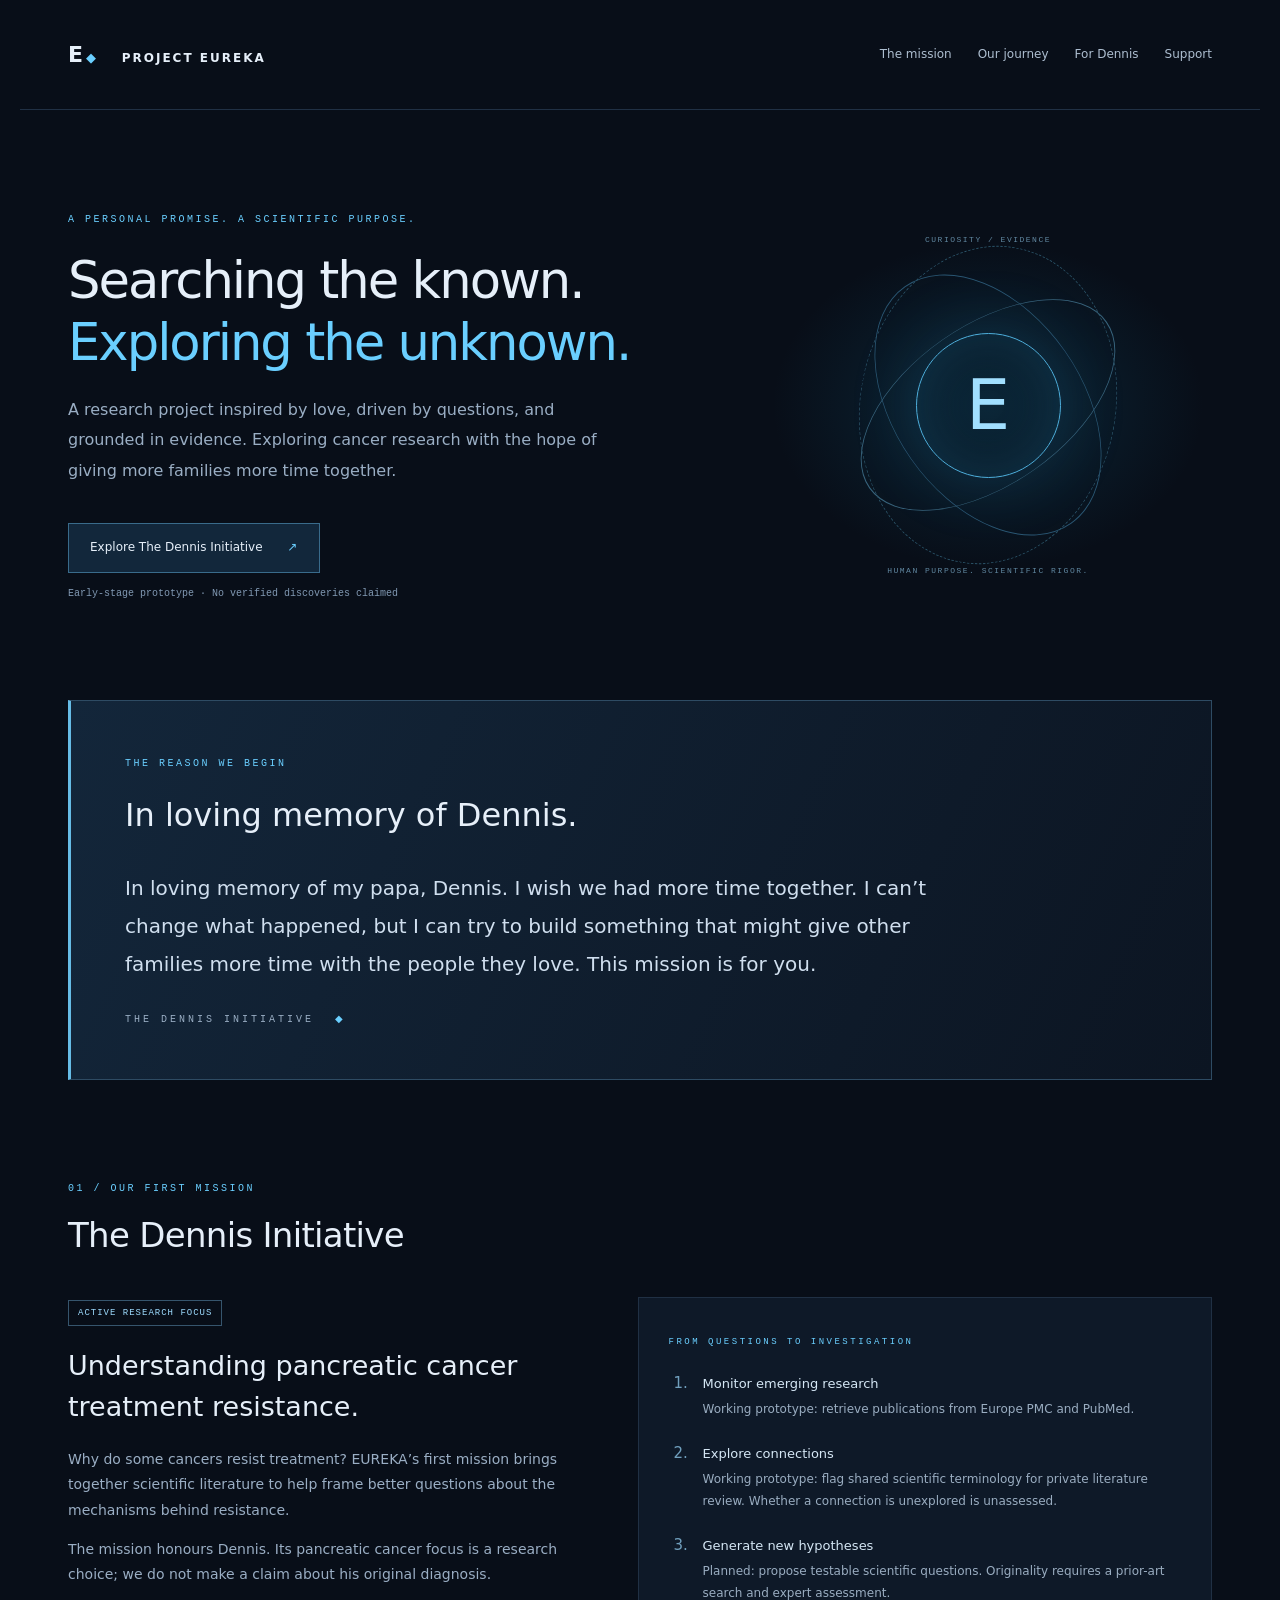
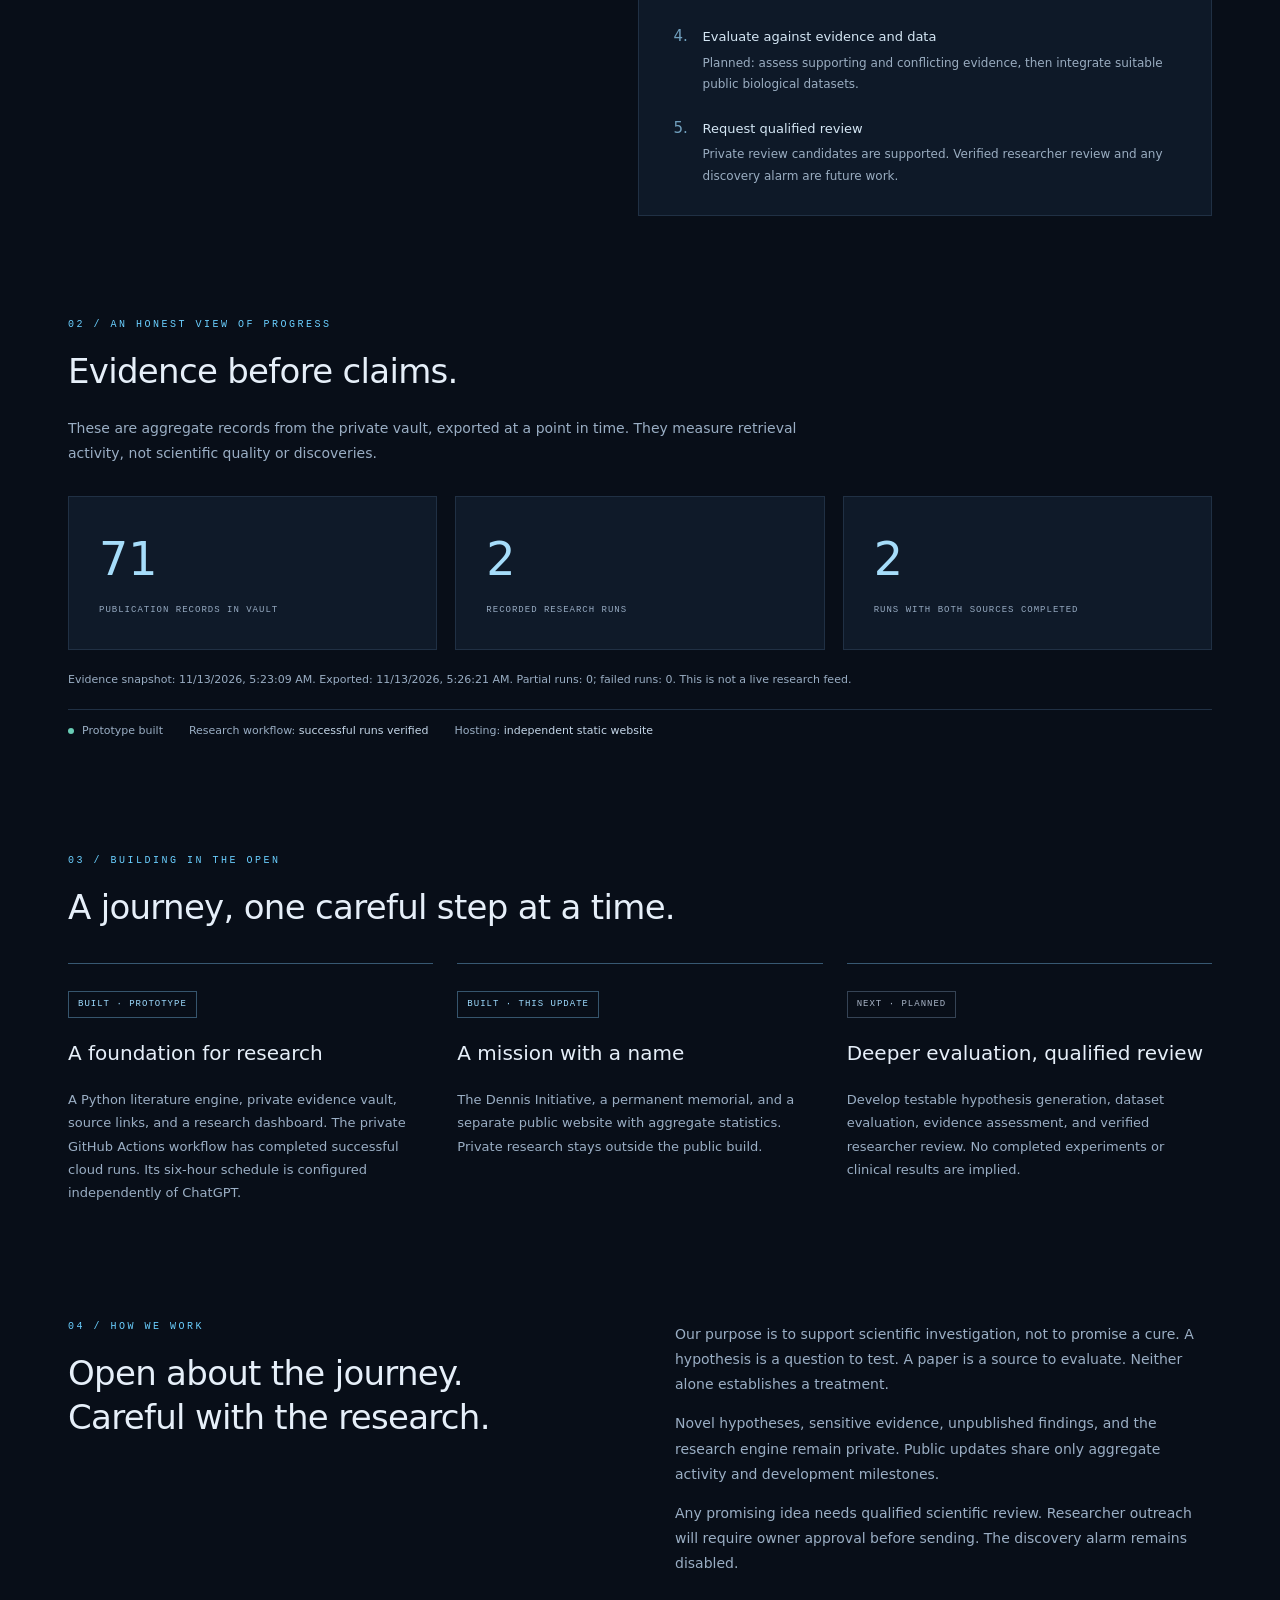
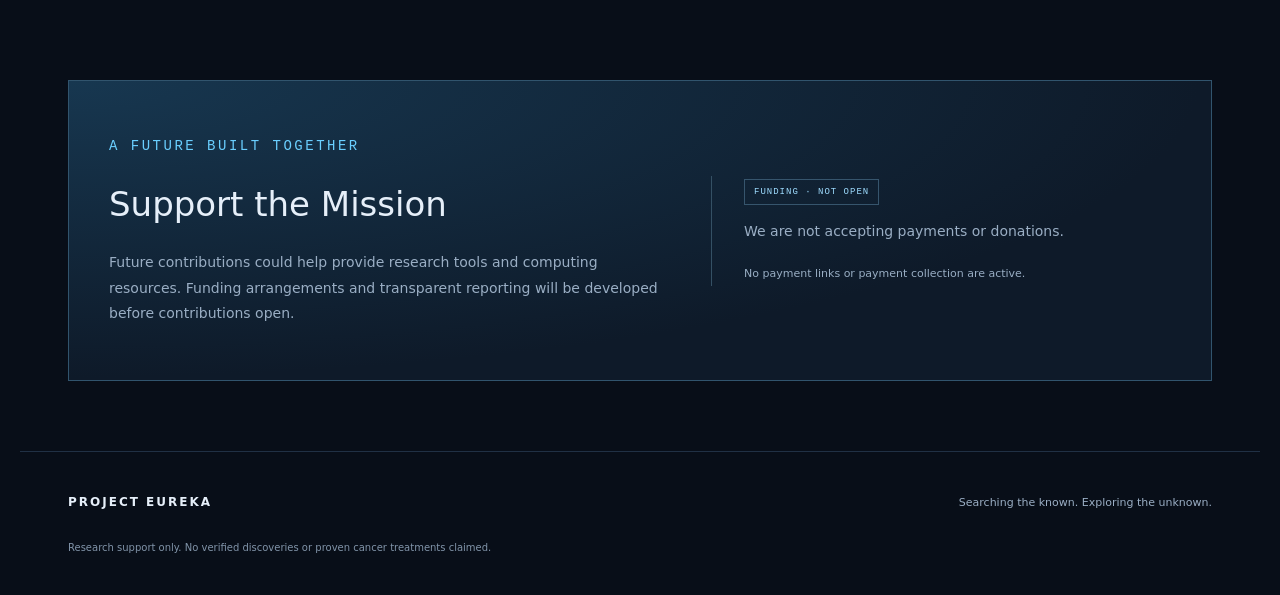
==== index.html @ 7fb39488 "Publish Dennis Initiative website with verified aggregate statistics" ====
<!doctype html>
<html lang="en"><head><meta charset="utf-8"><meta name="viewport" content="width=device-width,initial-scale=1"><meta name="description" content="PROJECT EUREKA — Searching the known. Exploring the unknown. Follow The Dennis Initiative, a private evidence-led cancer research project."><title>PROJECT EUREKA · The Dennis Initiative</title><link rel="stylesheet" href="style.css"></head>
<body><a class="skip" href="#main">Skip to content</a><header><a class="brand" href="#">E<span>◆</span> <b>PROJECT EUREKA</b></a><nav aria-label="Main navigation"><a href="#mission">The mission</a><a href="#journey">Our journey</a><a href="#dennis">For Dennis</a><a href="#support">Support</a></nav></header>
<main id="main"><section class="hero"><div class="hero-copy"><p class="eyebrow">A PERSONAL PROMISE. A SCIENTIFIC PURPOSE.</p><h1>Searching the known.<br><em>Exploring the unknown.</em></h1><p class="intro">A research project inspired by love, driven by questions, and grounded in evidence. Exploring cancer research with the hope of giving more families more time together.</p><a class="button" href="#mission">Explore The Dennis Initiative <span>↗</span></a><p class="small">Early-stage prototype · No verified discoveries claimed</p></div><div class="visual" aria-hidden="true"><div class="ring r1"></div><div class="ring r2"></div><div class="ring r3"></div><div class="nucleus">E</div><span class="coordinate top">CURIOSITY / EVIDENCE</span><span class="coordinate bottom">HUMAN PURPOSE. SCIENTIFIC RIGOR.</span></div></section>
<section class="dedication" id="dennis"><p class="eyebrow">THE REASON WE BEGIN</p><h2>In loving memory of Dennis.</h2><blockquote>In loving memory of my papa, Dennis. I wish we had more time together. I can’t change what happened, but I can try to build something that might give other families more time with the people they love. This mission is for you.</blockquote><p class="signature">THE DENNIS INITIATIVE <span>◆</span></p></section>
<section id="mission" class="section"><div class="section-title"><p class="eyebrow">01 / OUR FIRST MISSION</p><h2>The Dennis Initiative</h2></div><div class="mission-grid"><div><span class="badge">ACTIVE RESEARCH FOCUS</span><h3>Understanding pancreatic cancer treatment resistance.</h3><p>Why do some cancers resist treatment? EUREKA’s first mission brings together scientific literature to help frame better questions about the mechanisms behind resistance.</p><p>The mission honours Dennis. Its pancreatic cancer focus is a research choice; we do not make a claim about his original diagnosis.</p></div><div class="mission-detail"><p class="eyebrow">FROM QUESTIONS TO INVESTIGATION</p><ol><li><b>Monitor emerging research</b><span>Working prototype: retrieve publications from Europe PMC and PubMed.</span></li><li><b>Explore connections</b><span>Working prototype: flag shared scientific terminology for private literature review. Whether a connection is unexplored is unassessed.</span></li><li><b>Generate new hypotheses</b><span>Planned: propose testable scientific questions. Originality requires a prior-art search and expert assessment.</span></li><li><b>Evaluate against evidence and data</b><span>Planned: assess supporting and conflicting evidence, then integrate suitable public biological datasets.</span></li><li><b>Request qualified review</b><span>Private review candidates are supported. Verified researcher review and any discovery alarm are future work.</span></li></ol></div></div></section>
<section class="section" id="progress"><div class="section-title"><p class="eyebrow">02 / AN HONEST VIEW OF PROGRESS</p><h2>Evidence before claims.</h2><p>These are aggregate records from the private vault, exported at a point in time. They measure retrieval activity, not scientific quality or discoveries.</p></div><div class="stats"><article><strong id="papers">—</strong><span>PUBLICATION RECORDS IN VAULT</span></article><article><strong id="runs">—</strong><span>RECORDED RESEARCH RUNS</span></article><article><strong id="complete">—</strong><span>RUNS WITH BOTH SOURCES COMPLETED</span></article></div><p class="data-note" id="data-status" aria-live="polite">Loading the dated progress snapshot…</p><noscript><p>Enable JavaScript to display the dated aggregate statistics in progress.json.</p></noscript><div class="status-line"><p><span class="status-dot"></span>Prototype built</p><p>Research workflow: <b id="automation-status">checking snapshot</b></p><p>Hosting: <b>independent static website</b></p></div></section>
<section class="section" id="journey"><div class="section-title"><p class="eyebrow">03 / BUILDING IN THE OPEN</p><h2>A journey, one careful step at a time.</h2></div><div class="timeline"><article><span class="badge">BUILT · PROTOTYPE</span><h3>A foundation for research</h3><p>A Python literature engine, private evidence vault, source links, and a research dashboard. The private GitHub Actions workflow has completed successful cloud runs. Its six-hour schedule is configured independently of ChatGPT.</p></article><article><span class="badge">BUILT · THIS UPDATE</span><h3>A mission with a name</h3><p>The Dennis Initiative, a permanent memorial, and a separate public website with aggregate statistics. Private research stays outside the public build.</p></article><article><span class="badge planned">NEXT · PLANNED</span><h3>Deeper evaluation, qualified review</h3><p>Develop testable hypothesis generation, dataset evaluation, evidence assessment, and verified researcher review. No completed experiments or clinical results are implied.</p></article></div></section>
<section class="principles section"><div><p class="eyebrow">04 / HOW WE WORK</p><h2>Open about the journey.<br>Careful with the research.</h2></div><div><p>Our purpose is to support scientific investigation, not to promise a cure. A hypothesis is a question to test. A paper is a source to evaluate. Neither alone establishes a treatment.</p><p>Novel hypotheses, sensitive evidence, unpublished findings, and the research engine remain private. Public updates share only aggregate activity and development milestones.</p><p>Any promising idea needs qualified scientific review. Researcher outreach will require owner approval before sending. The discovery alarm remains disabled.</p></div></section>
<section class="support" id="support"><div><p class="eyebrow">A FUTURE BUILT TOGETHER</p><h2>Support the Mission</h2><p>Future contributions could help provide research tools and computing resources. Funding arrangements and transparent reporting will be developed before contributions open.</p></div><div class="funding-state"><span class="badge">FUNDING · NOT OPEN</span><p>We are not accepting payments or donations.</p><span>No payment links or payment collection are active.</span></div></section></main><footer><a class="brand" href="#">PROJECT EUREKA</a><p>Searching the known. Exploring the unknown.</p><small>Research support only. No verified discoveries or proven cancer treatments claimed.</small></footer><script src="app.js"></script></body></html>
---- style.css ----
:root{color-scheme:dark;--bg:#080e18;--line:#203044;--muted:#9aaec4;--blue:#6acfff}*{box-sizing:border-box}html{scroll-behavior:smooth;scroll-padding-top:24px}body{margin:0;background:var(--bg);color:#e6eff9;font:15px/1.8 system-ui,-apple-system,sans-serif}a{color:inherit;text-decoration:none}header,main,footer{max-width:1240px;margin:auto;padding-left:48px;padding-right:48px}header{height:110px;display:flex;justify-content:space-between;align-items:center;border-bottom:1px solid var(--line)}.brand{font-size:22px;letter-spacing:3px;font-weight:700}.brand span{font-size:13px;color:var(--blue)}.brand b{font-size:12px;margin-left:12px;letter-spacing:2px}nav{display:flex;gap:26px;font-size:12px;color:#adbed0}nav a:hover{color:var(--blue)}.hero{display:grid;grid-template-columns:1.5fr 1fr;align-items:center;min-height:590px;gap:24px}.eyebrow{font:10px/1.7 monospace;letter-spacing:2.5px;color:var(--blue)}h1{font-size:clamp(38px,4vw,55px);line-height:1.2;letter-spacing:-2px;font-weight:450;margin:22px 0}h1 em{color:var(--blue);font-style:normal}p{color:var(--muted)}.intro{max-width:555px;font-size:16px;line-height:1.9}.button{display:inline-flex;align-items:center;gap:25px;border:1px solid #396b8b;background:#12273b;padding:13px 21px;margin:21px 0 5px;font-size:12px}.button:hover{background:#1b3850}.button span{color:var(--blue)}.small{font:10px monospace;color:#8199b3}.visual{height:340px;position:relative;display:grid;place-items:center;background:radial-gradient(ellipse,#1260834d,transparent 68%)}.nucleus{width:145px;height:145px;border-radius:50%;display:grid;place-items:center;border:1px solid #4eb0de;color:#a1dfff;font-size:70px;font-weight:200;box-shadow:0 0 70px #288ebd33,inset 0 0 50px #2588b538}.ring{position:absolute;border:1px solid #38647d;width:290px;height:290px;border-radius:50%;transform:rotate(-35deg) scaleY(.55)}.r2{transform:rotate(55deg) scaleY(.65);border-color:#2a5774}.r3{width:320px;height:320px;border-style:dashed;border-color:#2a5368;transform:rotate(100deg) scaleY(.8)}.coordinate{position:absolute;color:#6188a1;font:8px monospace;letter-spacing:1.5px}.top{top:0}.bottom{bottom:0}.dedication{border:1px solid #2e4b63;border-left:3px solid #66bce6;background:linear-gradient(115deg,#13263a,#0c1522);padding:44px 54px;margin-bottom:100px;position:relative}.dedication h2{font-size:32px;font-weight:400;margin:15px 0}.dedication blockquote{font-size:20px;line-height:1.9;font-weight:350;color:#d0dfef;max-width:860px;margin:24px 0}.signature{font:10px monospace;letter-spacing:3px;margin-top:30px}.signature span{color:var(--blue);margin-left:12px}.section{padding:0 0 90px}.section-title h2,.principles h2{font-size:34px;line-height:1.3;font-weight:450;margin:16px 0 22px;letter-spacing:-.7px}.section-title>p:last-child{max-width:740px;font-size:14px}.mission-grid{display:grid;grid-template-columns:1fr 1.15fr;gap:70px;margin-top:40px}.badge{display:inline-block;border:1px solid #36556d;color:#9edcff;padding:5px 9px;font:9px/1.6 monospace;letter-spacing:1px}.mission-grid h3{font-size:27px;line-height:1.5;font-weight:450;margin:20px 0}.mission-grid p{font-size:14px}.mission-detail{background:#0e1928;border:1px solid var(--line);padding:28px 30px}.mission-detail>.eyebrow{font-size:9px}ol{padding-left:24px;color:#709fbd;margin:20px 0 0}li{padding-left:10px;margin-bottom:19px}li:last-child{margin:0}li b{display:block;font-size:13px;font-weight:500;color:#d5e7f5}li span{display:block;color:#9aadc1;font-size:12px;margin-top:4px}.stats{display:grid;grid-template-columns:repeat(3,1fr);gap:18px;margin-top:30px}.stats article{border:1px solid var(--line);background:#0f1a29;padding:30px}.stats strong{font-size:46px;font-weight:350;display:block;color:#a6ddfa;line-height:1.4}.stats span{font:9px/1.7 monospace;letter-spacing:1px;display:block;margin-top:12px;color:#96aac1}.data-note{font-size:11px;line-height:1.8;margin:20px 0}.status-line{display:flex;gap:26px;flex-wrap:wrap;border-top:1px solid var(--line);font-size:11px}.status-line b{font-weight:400;color:#c4d6e8}.status-dot{display:inline-block;width:6px;height:6px;background:#69ccb5;border-radius:50%;margin-right:8px}.timeline{display:grid;grid-template-columns:repeat(3,1fr);gap:24px;margin-top:34px}.timeline article{border-top:1px solid #375872;padding-top:24px}.timeline h3{font-size:20px;font-weight:450;line-height:1.5}.timeline p{font-size:13px}.planned{color:#a9b5c7;border-color:#354355}.principles{display:grid;grid-template-columns:1fr 1fr;gap:70px}.principles p{font-size:14px}.principles .eyebrow{font-size:10px}.support{border:1px solid #31546d;background:radial-gradient(ellipse at top left,#173750,#0e1a29 70%);padding:40px;display:grid;grid-template-columns:1.2fr 1fr;gap:50px;margin-bottom:70px}.support h2{font-size:34px;font-weight:450;margin:15px 0}.support p{font-size:14px}.funding-state{align-self:center;border-left:1px solid #345064;padding-left:32px}.funding-state>span:last-child{font-size:11px;color:#98adc3}footer{border-top:1px solid var(--line);padding-top:30px;padding-bottom:40px;display:flex;align-items:center;flex-wrap:wrap;gap:15px 30px}footer .brand{font-size:12px;letter-spacing:2px}footer p{font-size:11px;margin-left:auto}footer small{width:100%;font-size:10px;color:#8194a9}.skip{position:absolute;top:-100px;left:10px;background:#173850;padding:10px;z-index:2}.skip:focus{top:10px}a:focus-visible{outline:2px solid var(--blue);outline-offset:5px}@media(max-width:900px){header,main,footer{padding-left:28px;padding-right:28px}.brand b{margin-left:3px}nav{gap:14px;font-size:11px}.hero{grid-template-columns:1fr;min-height:auto;padding:60px 0}.hero-copy{max-width:690px}.visual{display:none}.mission-grid{gap:30px}.dedication{margin-bottom:65px;padding:30px}.stats article{padding:22px}.principles{gap:30px}.support{gap:30px;padding:30px}}@media(max-width:600px){header,main,footer{padding-left:22px;padding-right:22px}header{height:auto;min-height:108px;flex-direction:column;justify-content:center;gap:15px}.brand{font-size:20px}.brand b{font-size:11px;margin-left:6px}nav{font-size:11px;gap:20px}.hero{padding:50px 0}.eyebrow{font-size:8px;letter-spacing:1.4px}h1{font-size:36px;letter-spacing:-1.6px}.intro{font-size:14px}.button{font-size:11px;padding:12px 16px;gap:12px}.small{font-size:9px;line-height:1.7}.dedication{padding:25px 22px;margin-bottom:60px}.dedication h2{font-size:26px}.dedication blockquote{font-size:17px;line-height:1.85}.signature{font-size:8px;letter-spacing:2px}.section{padding-bottom:60px}.section-title h2,.principles h2{font-size:28px}.mission-grid,.principles,.support{grid-template-columns:1fr;gap:24px}.mission-grid{margin-top:25px}.mission-grid h3{font-size:25px}.mission-detail{padding:22px 19px}.stats{gap:10px;grid-template-columns:1fr}.stats article{display:flex;align-items:center;gap:25px;padding:18px 22px}.stats strong{font-size:37px;min-width:65px}.stats span{margin:0;max-width:160px;font-size:9px}.status-line{gap:0 20px}.timeline{grid-template-columns:1fr;gap:22px}.timeline h3{margin:14px 0 8px}.timeline p{margin:0}.support{padding:25px 22px;margin-bottom:45px}.support h2{font-size:28px}.funding-state{border-left:0;border-top:1px solid #345064;padding:22px 0 0}footer p{margin:0;font-size:10px}footer{gap:12px}.data-note{overflow-wrap:anywhere}}@media(prefers-reduced-motion:reduce){html{scroll-behavior:auto}}
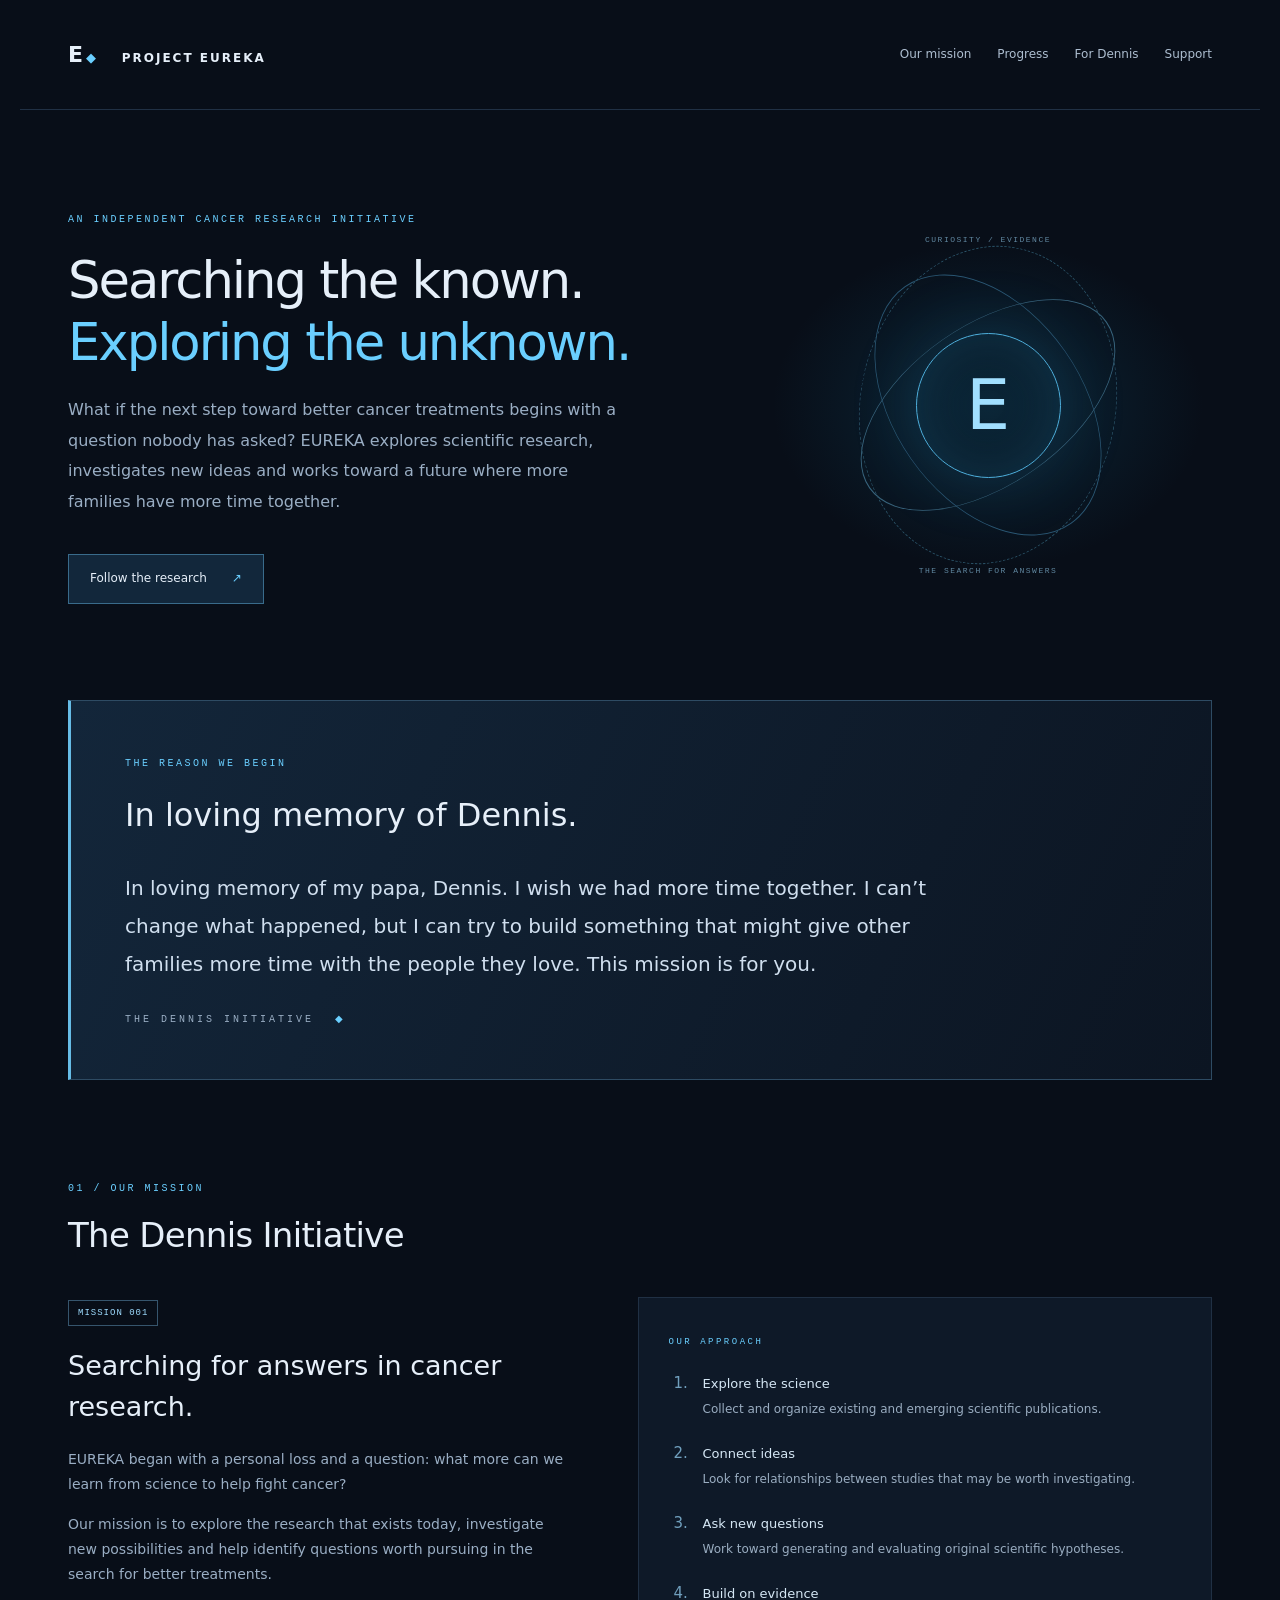
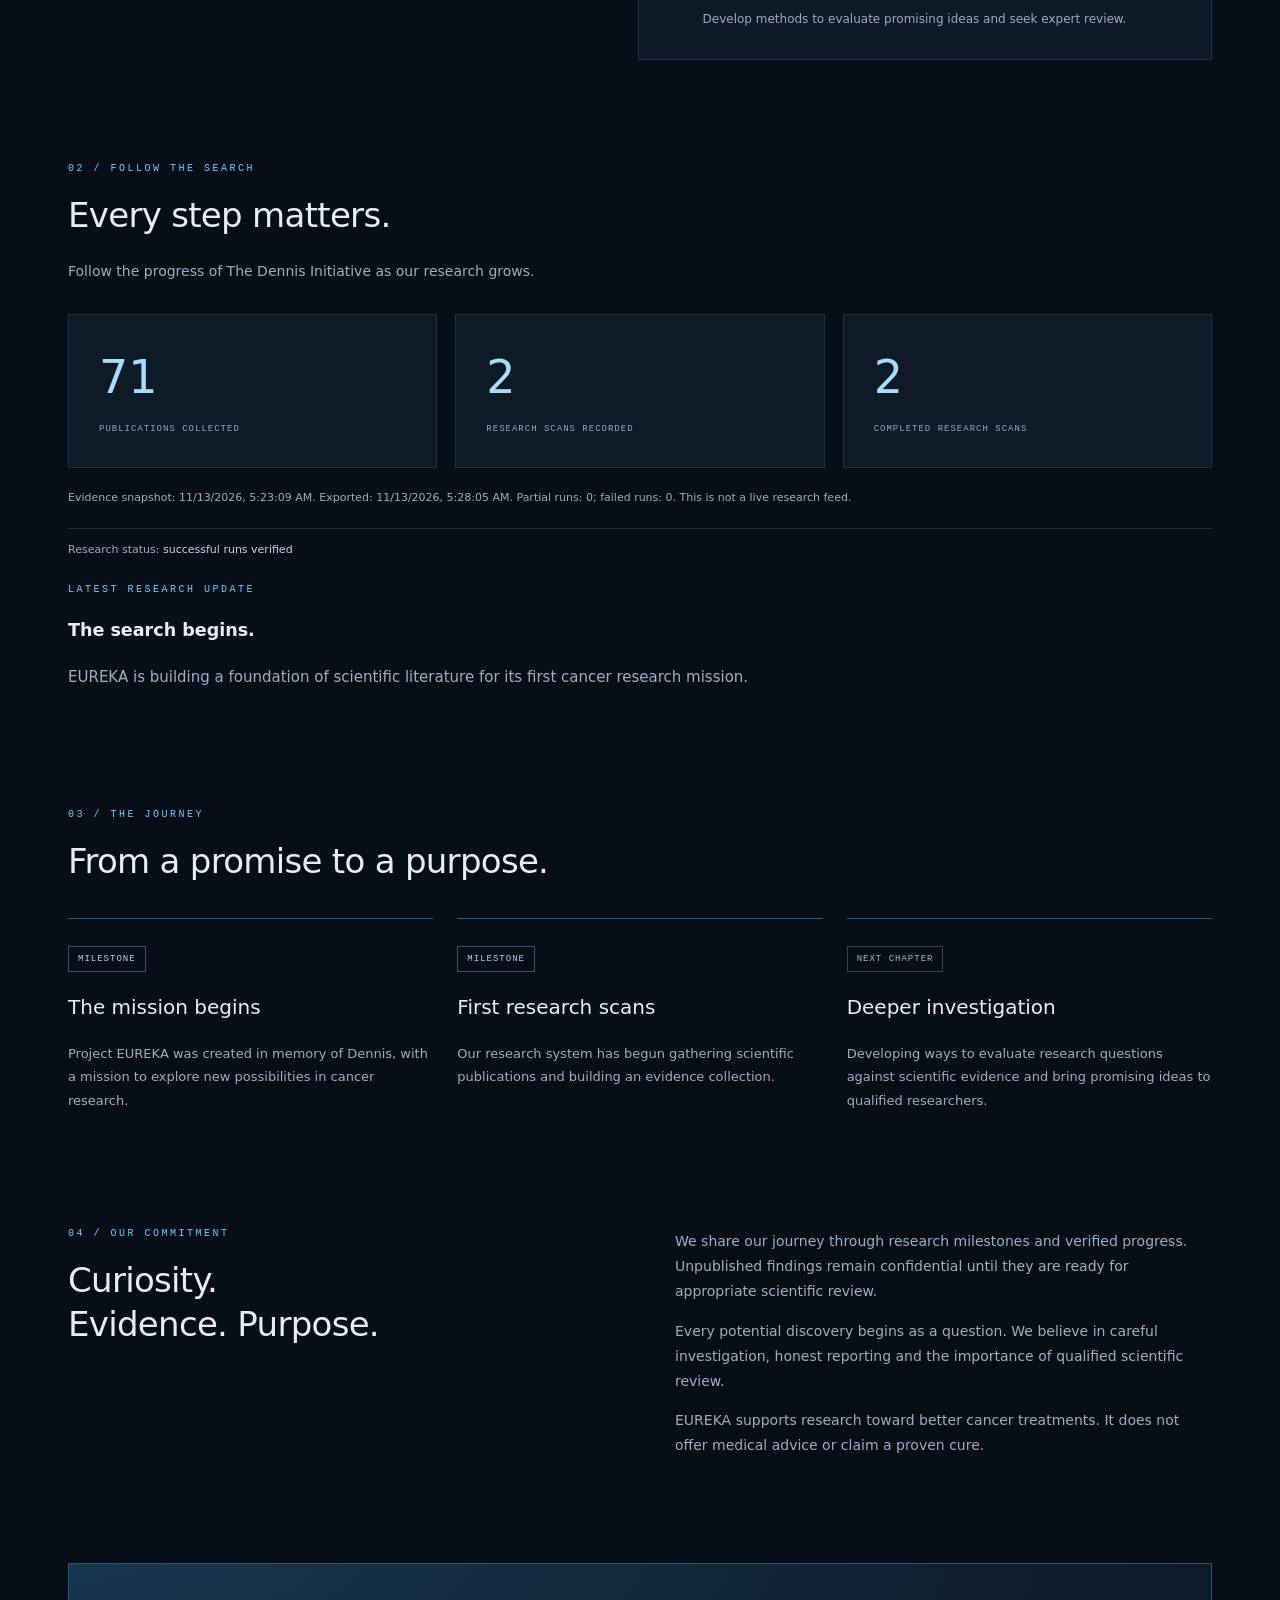
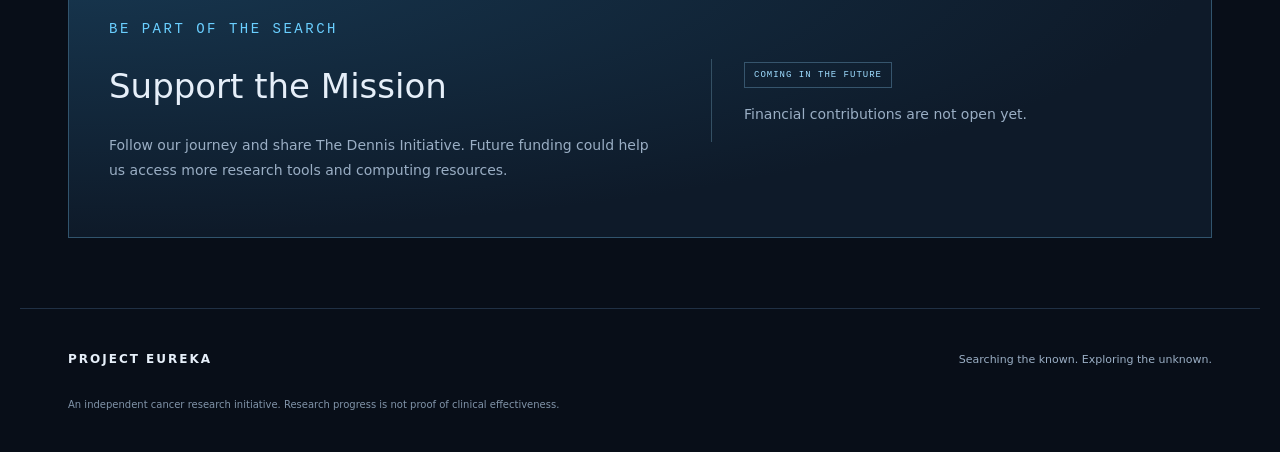
==== commit 88d02436: "Refocus public website on cancer research mission and meaningful progress" ====
--- a/index.html
+++ b/index.html
@@ -1,10 +1,10 @@
 <!doctype html>
-<html lang="en"><head><meta charset="utf-8"><meta name="viewport" content="width=device-width,initial-scale=1"><meta name="description" content="PROJECT EUREKA — Searching the known. Exploring the unknown. Follow The Dennis Initiative, a private evidence-led cancer research project."><title>PROJECT EUREKA · The Dennis Initiative</title><link rel="stylesheet" href="style.css"></head>
-<body><a class="skip" href="#main">Skip to content</a><header><a class="brand" href="#">E<span>◆</span> <b>PROJECT EUREKA</b></a><nav aria-label="Main navigation"><a href="#mission">The mission</a><a href="#journey">Our journey</a><a href="#dennis">For Dennis</a><a href="#support">Support</a></nav></header>
-<main id="main"><section class="hero"><div class="hero-copy"><p class="eyebrow">A PERSONAL PROMISE. A SCIENTIFIC PURPOSE.</p><h1>Searching the known.<br><em>Exploring the unknown.</em></h1><p class="intro">A research project inspired by love, driven by questions, and grounded in evidence. Exploring cancer research with the hope of giving more families more time together.</p><a class="button" href="#mission">Explore The Dennis Initiative <span>↗</span></a><p class="small">Early-stage prototype · No verified discoveries claimed</p></div><div class="visual" aria-hidden="true"><div class="ring r1"></div><div class="ring r2"></div><div class="ring r3"></div><div class="nucleus">E</div><span class="coordinate top">CURIOSITY / EVIDENCE</span><span class="coordinate bottom">HUMAN PURPOSE. SCIENTIFIC RIGOR.</span></div></section>
+<html lang="en"><head><meta charset="utf-8"><meta name="viewport" content="width=device-width,initial-scale=1"><meta name="description" content="PROJECT EUREKA — an independent cancer research initiative in memory of Dennis. Follow our research journey."><title>PROJECT EUREKA · The Dennis Initiative</title><link rel="stylesheet" href="style.css"></head>
+<body><a class="skip" href="#main">Skip to content</a><header><a class="brand" href="#">E<span>◆</span> <b>PROJECT EUREKA</b></a><nav aria-label="Main navigation"><a href="#mission">Our mission</a><a href="#progress">Progress</a><a href="#dennis">For Dennis</a><a href="#support">Support</a></nav></header>
+<main id="main"><section class="hero"><div class="hero-copy"><p class="eyebrow">AN INDEPENDENT CANCER RESEARCH INITIATIVE</p><h1>Searching the known.<br><em>Exploring the unknown.</em></h1><p class="intro">What if the next step toward better cancer treatments begins with a question nobody has asked? EUREKA explores scientific research, investigates new ideas and works toward a future where more families have more time together.</p><a class="button" href="#progress">Follow the research <span>↗</span></a></div><div class="visual" aria-hidden="true"><div class="ring r1"></div><div class="ring r2"></div><div class="ring r3"></div><div class="nucleus">E</div><span class="coordinate top">CURIOSITY / EVIDENCE</span><span class="coordinate bottom">THE SEARCH FOR ANSWERS</span></div></section>
 <section class="dedication" id="dennis"><p class="eyebrow">THE REASON WE BEGIN</p><h2>In loving memory of Dennis.</h2><blockquote>In loving memory of my papa, Dennis. I wish we had more time together. I can’t change what happened, but I can try to build something that might give other families more time with the people they love. This mission is for you.</blockquote><p class="signature">THE DENNIS INITIATIVE <span>◆</span></p></section>
-<section id="mission" class="section"><div class="section-title"><p class="eyebrow">01 / OUR FIRST MISSION</p><h2>The Dennis Initiative</h2></div><div class="mission-grid"><div><span class="badge">ACTIVE RESEARCH FOCUS</span><h3>Understanding pancreatic cancer treatment resistance.</h3><p>Why do some cancers resist treatment? EUREKA’s first mission brings together scientific literature to help frame better questions about the mechanisms behind resistance.</p><p>The mission honours Dennis. Its pancreatic cancer focus is a research choice; we do not make a claim about his original diagnosis.</p></div><div class="mission-detail"><p class="eyebrow">FROM QUESTIONS TO INVESTIGATION</p><ol><li><b>Monitor emerging research</b><span>Working prototype: retrieve publications from Europe PMC and PubMed.</span></li><li><b>Explore connections</b><span>Working prototype: flag shared scientific terminology for private literature review. Whether a connection is unexplored is unassessed.</span></li><li><b>Generate new hypotheses</b><span>Planned: propose testable scientific questions. Originality requires a prior-art search and expert assessment.</span></li><li><b>Evaluate against evidence and data</b><span>Planned: assess supporting and conflicting evidence, then integrate suitable public biological datasets.</span></li><li><b>Request qualified review</b><span>Private review candidates are supported. Verified researcher review and any discovery alarm are future work.</span></li></ol></div></div></section>
-<section class="section" id="progress"><div class="section-title"><p class="eyebrow">02 / AN HONEST VIEW OF PROGRESS</p><h2>Evidence before claims.</h2><p>These are aggregate records from the private vault, exported at a point in time. They measure retrieval activity, not scientific quality or discoveries.</p></div><div class="stats"><article><strong id="papers">—</strong><span>PUBLICATION RECORDS IN VAULT</span></article><article><strong id="runs">—</strong><span>RECORDED RESEARCH RUNS</span></article><article><strong id="complete">—</strong><span>RUNS WITH BOTH SOURCES COMPLETED</span></article></div><p class="data-note" id="data-status" aria-live="polite">Loading the dated progress snapshot…</p><noscript><p>Enable JavaScript to display the dated aggregate statistics in progress.json.</p></noscript><div class="status-line"><p><span class="status-dot"></span>Prototype built</p><p>Research workflow: <b id="automation-status">checking snapshot</b></p><p>Hosting: <b>independent static website</b></p></div></section>
-<section class="section" id="journey"><div class="section-title"><p class="eyebrow">03 / BUILDING IN THE OPEN</p><h2>A journey, one careful step at a time.</h2></div><div class="timeline"><article><span class="badge">BUILT · PROTOTYPE</span><h3>A foundation for research</h3><p>A Python literature engine, private evidence vault, source links, and a research dashboard. The private GitHub Actions workflow has completed successful cloud runs. Its six-hour schedule is configured independently of ChatGPT.</p></article><article><span class="badge">BUILT · THIS UPDATE</span><h3>A mission with a name</h3><p>The Dennis Initiative, a permanent memorial, and a separate public website with aggregate statistics. Private research stays outside the public build.</p></article><article><span class="badge planned">NEXT · PLANNED</span><h3>Deeper evaluation, qualified review</h3><p>Develop testable hypothesis generation, dataset evaluation, evidence assessment, and verified researcher review. No completed experiments or clinical results are implied.</p></article></div></section>
-<section class="principles section"><div><p class="eyebrow">04 / HOW WE WORK</p><h2>Open about the journey.<br>Careful with the research.</h2></div><div><p>Our purpose is to support scientific investigation, not to promise a cure. A hypothesis is a question to test. A paper is a source to evaluate. Neither alone establishes a treatment.</p><p>Novel hypotheses, sensitive evidence, unpublished findings, and the research engine remain private. Public updates share only aggregate activity and development milestones.</p><p>Any promising idea needs qualified scientific review. Researcher outreach will require owner approval before sending. The discovery alarm remains disabled.</p></div></section>
-<section class="support" id="support"><div><p class="eyebrow">A FUTURE BUILT TOGETHER</p><h2>Support the Mission</h2><p>Future contributions could help provide research tools and computing resources. Funding arrangements and transparent reporting will be developed before contributions open.</p></div><div class="funding-state"><span class="badge">FUNDING · NOT OPEN</span><p>We are not accepting payments or donations.</p><span>No payment links or payment collection are active.</span></div></section></main><footer><a class="brand" href="#">PROJECT EUREKA</a><p>Searching the known. Exploring the unknown.</p><small>Research support only. No verified discoveries or proven cancer treatments claimed.</small></footer><script src="app.js"></script></body></html>
+<section id="mission" class="section"><div class="section-title"><p class="eyebrow">01 / OUR MISSION</p><h2>The Dennis Initiative</h2></div><div class="mission-grid"><div><span class="badge">MISSION 001</span><h3>Searching for answers in cancer research.</h3><p>EUREKA began with a personal loss and a question: what more can we learn from science to help fight cancer?</p><p>Our mission is to explore the research that exists today, investigate new possibilities and help identify questions worth pursuing in the search for better treatments.</p></div><div class="mission-detail"><p class="eyebrow">OUR APPROACH</p><ol><li><b>Explore the science</b><span>Collect and organize existing and emerging scientific publications.</span></li><li><b>Connect ideas</b><span>Look for relationships between studies that may be worth investigating.</span></li><li><b>Ask new questions</b><span>Work toward generating and evaluating original scientific hypotheses.</span></li><li><b>Build on evidence</b><span>Develop methods to evaluate promising ideas and seek expert review.</span></li></ol></div></div></section>
+<section class="section" id="progress"><div class="section-title"><p class="eyebrow">02 / FOLLOW THE SEARCH</p><h2>Every step matters.</h2><p>Follow the progress of The Dennis Initiative as our research grows.</p></div><div class="stats"><article><strong id="papers">—</strong><span>PUBLICATIONS COLLECTED</span></article><article><strong id="runs">—</strong><span>RESEARCH SCANS RECORDED</span></article><article><strong id="complete">—</strong><span>COMPLETED RESEARCH SCANS</span></article></div><p class="data-note" id="data-status" aria-live="polite">Loading research progress…</p><noscript><p>Research statistics require JavaScript.</p></noscript><div class="status-line"><p>Research status: <b id="automation-status">Checking latest update</b></p></div><div class="research-update"><p class="eyebrow">LATEST RESEARCH UPDATE</p><h3 id="update-title">The search begins.</h3><p id="update-body" aria-live="polite">EUREKA is building a foundation of scientific literature for its first cancer research mission.</p></div></section>
+<section class="section" id="journey"><div class="section-title"><p class="eyebrow">03 / THE JOURNEY</p><h2>From a promise to a purpose.</h2></div><div class="timeline"><article><span class="badge">MILESTONE</span><h3>The mission begins</h3><p>Project EUREKA was created in memory of Dennis, with a mission to explore new possibilities in cancer research.</p></article><article><span class="badge">MILESTONE</span><h3>First research scans</h3><p>Our research system has begun gathering scientific publications and building an evidence collection.</p></article><article><span class="badge planned">NEXT CHAPTER</span><h3>Deeper investigation</h3><p>Developing ways to evaluate research questions against scientific evidence and bring promising ideas to qualified researchers.</p></article></div></section>
+<section class="principles section"><div><p class="eyebrow">04 / OUR COMMITMENT</p><h2>Curiosity.<br>Evidence. Purpose.</h2></div><div><p>We share our journey through research milestones and verified progress. Unpublished findings remain confidential until they are ready for appropriate scientific review.</p><p>Every potential discovery begins as a question. We believe in careful investigation, honest reporting and the importance of qualified scientific review.</p><p>EUREKA supports research toward better cancer treatments. It does not offer medical advice or claim a proven cure.</p></div></section>
+<section class="support" id="support"><div><p class="eyebrow">BE PART OF THE SEARCH</p><h2>Support the Mission</h2><p>Follow our journey and share The Dennis Initiative. Future funding could help us access more research tools and computing resources.</p></div><div class="funding-state"><span class="badge">COMING IN THE FUTURE</span><p>Financial contributions are not open yet.</p></div></section></main><footer><a class="brand" href="#">PROJECT EUREKA</a><p>Searching the known. Exploring the unknown.</p><small>An independent cancer research initiative. Research progress is not proof of clinical effectiveness.</small></footer><script src="app.js"></script></body></html>
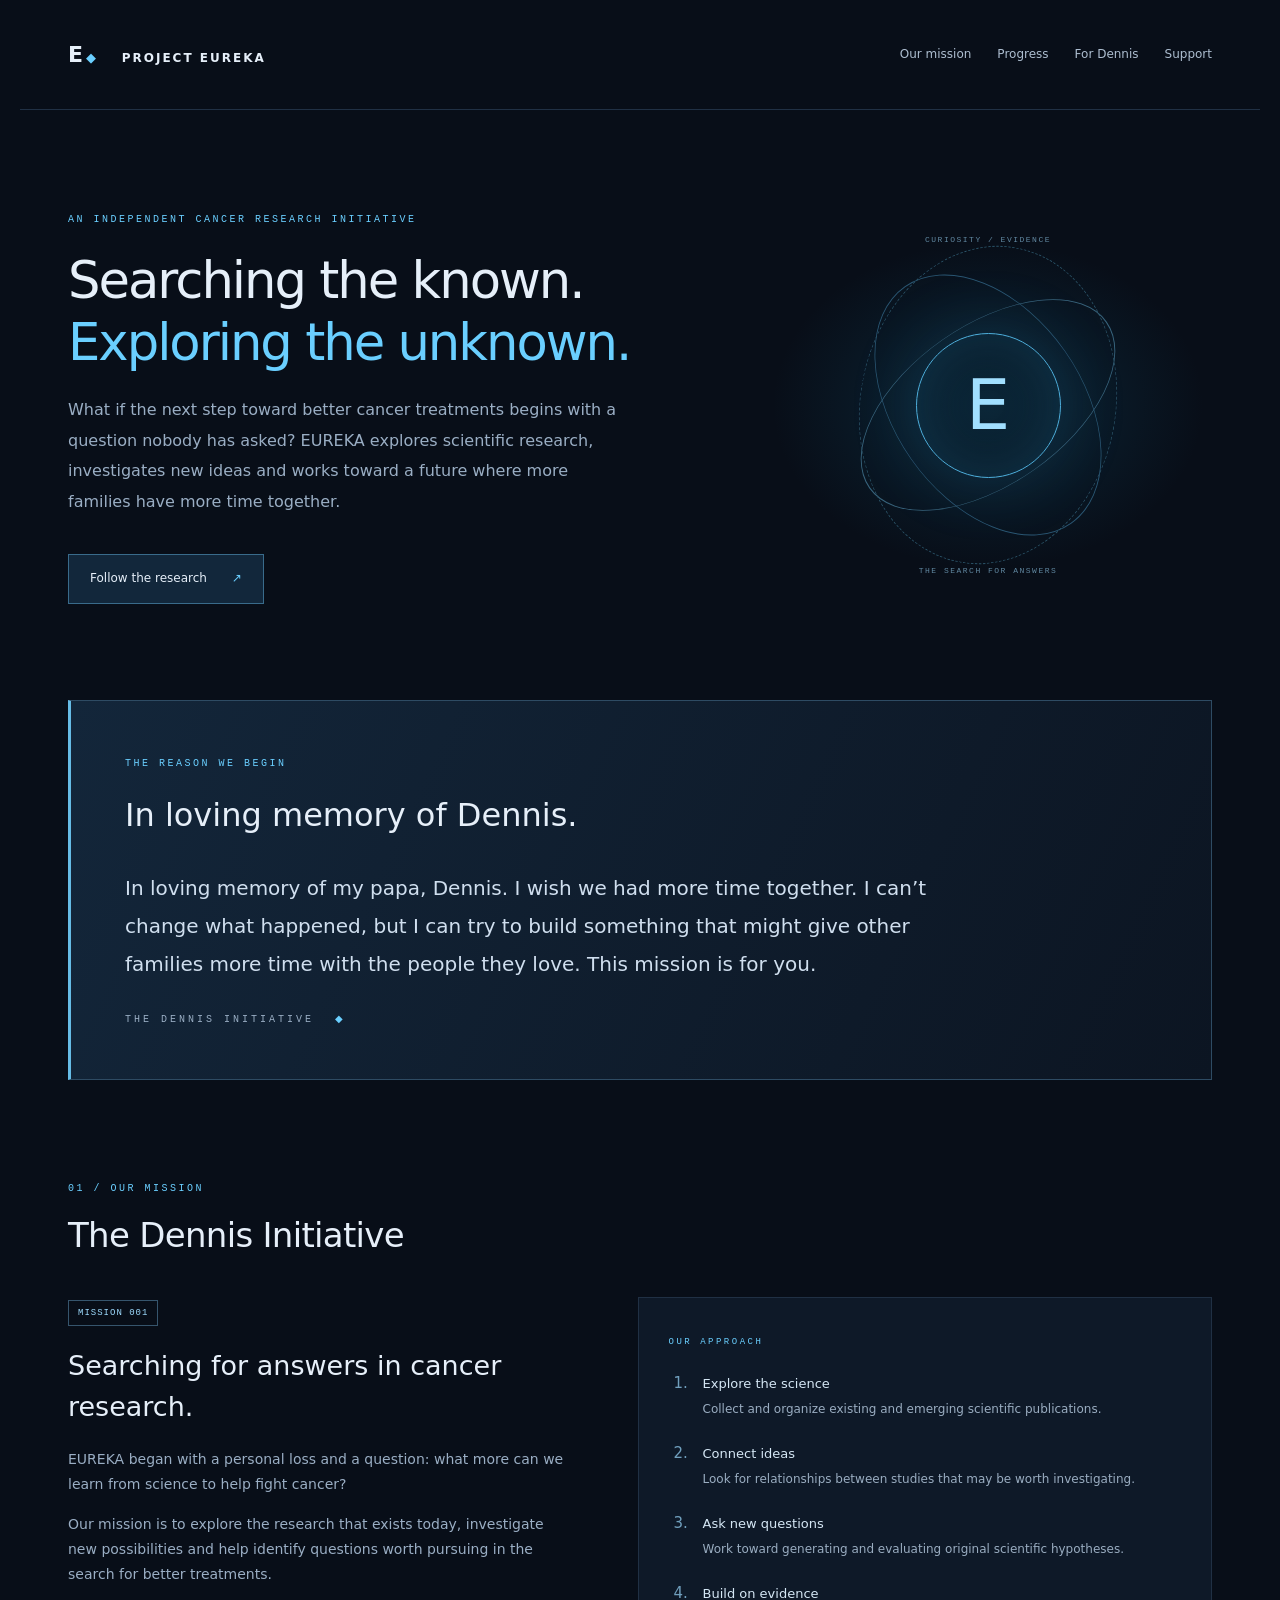
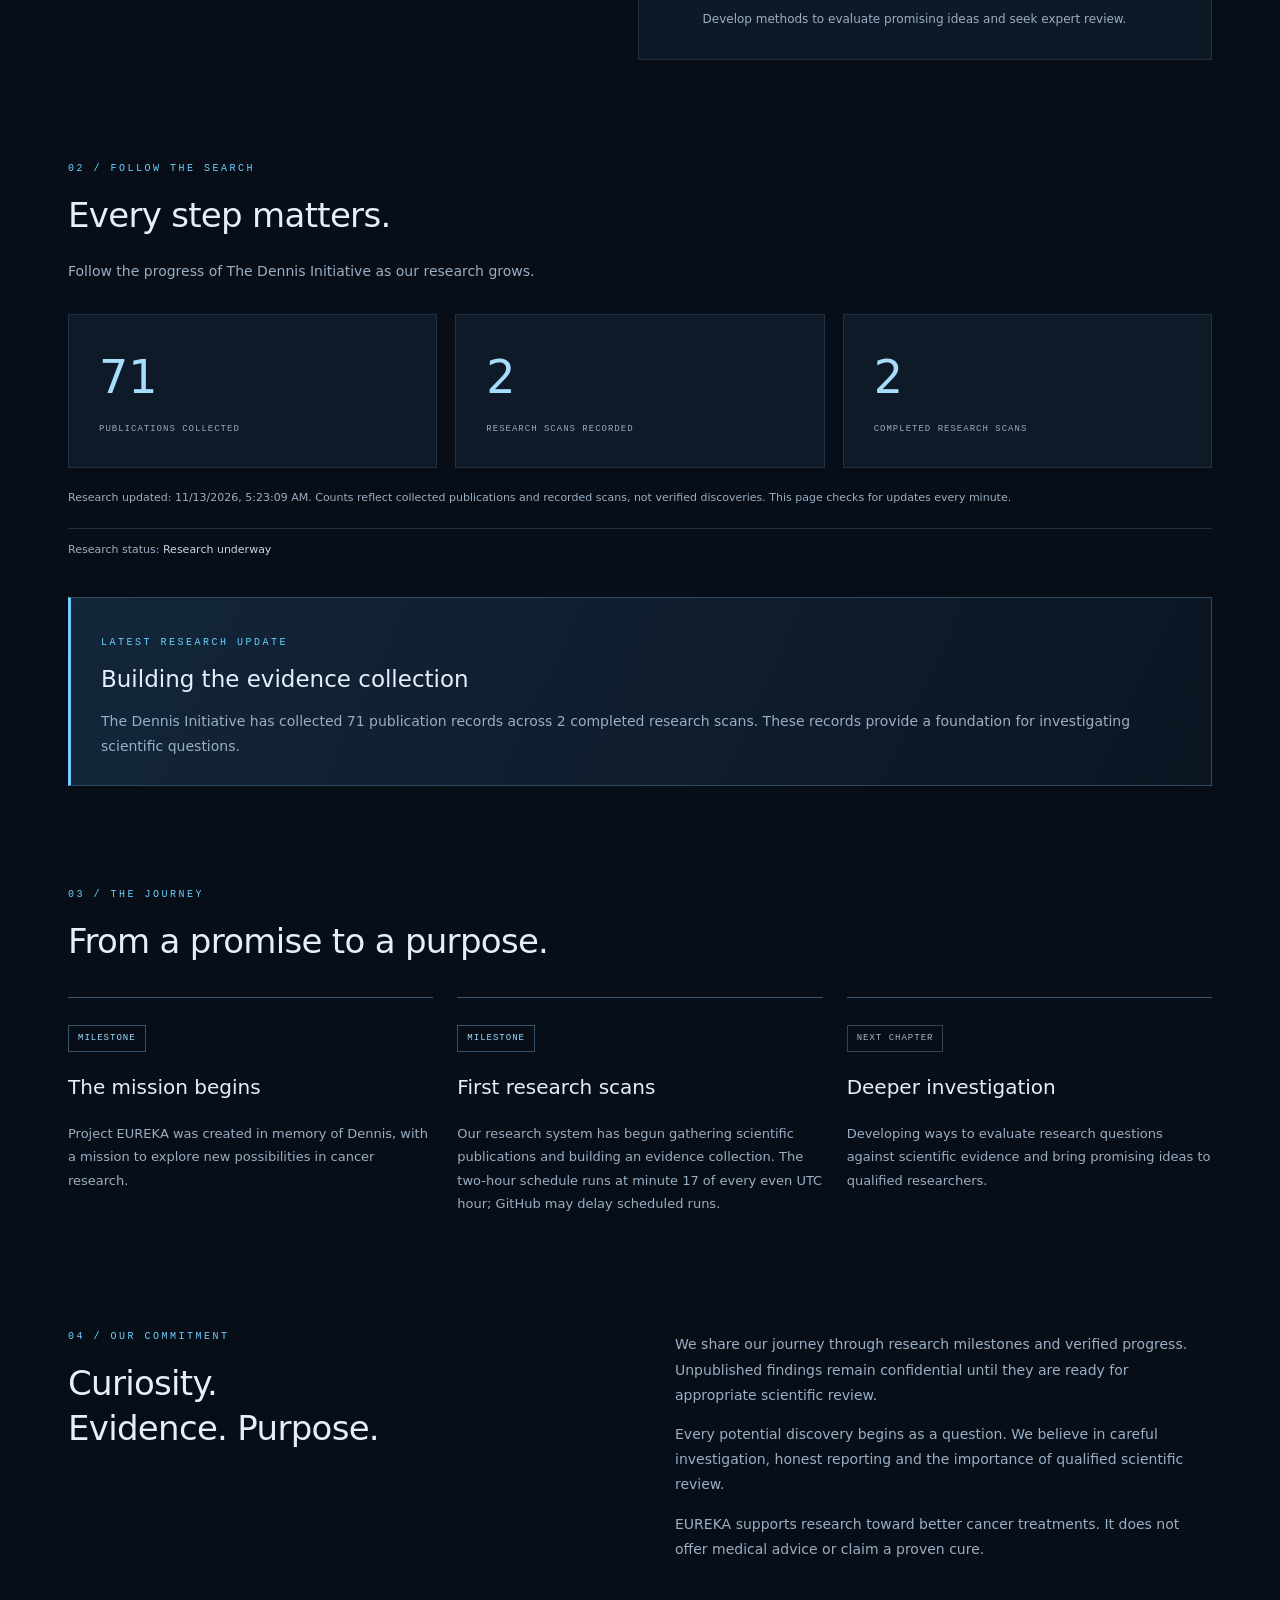
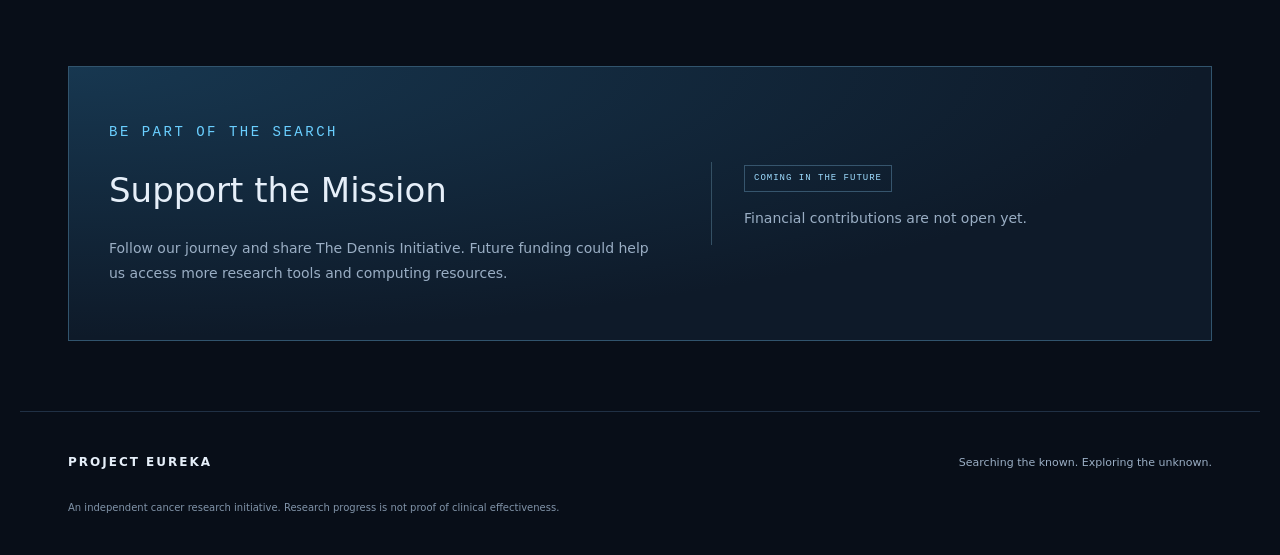
==== commit fab1fbb5: "Refresh research statistics automatically and show two-hour schedule" ====
--- a/index.html
+++ b/index.html
@@ -5,6 +5,6 @@
 <section class="dedication" id="dennis"><p class="eyebrow">THE REASON WE BEGIN</p><h2>In loving memory of Dennis.</h2><blockquote>In loving memory of my papa, Dennis. I wish we had more time together. I can’t change what happened, but I can try to build something that might give other families more time with the people they love. This mission is for you.</blockquote><p class="signature">THE DENNIS INITIATIVE <span>◆</span></p></section>
 <section id="mission" class="section"><div class="section-title"><p class="eyebrow">01 / OUR MISSION</p><h2>The Dennis Initiative</h2></div><div class="mission-grid"><div><span class="badge">MISSION 001</span><h3>Searching for answers in cancer research.</h3><p>EUREKA began with a personal loss and a question: what more can we learn from science to help fight cancer?</p><p>Our mission is to explore the research that exists today, investigate new possibilities and help identify questions worth pursuing in the search for better treatments.</p></div><div class="mission-detail"><p class="eyebrow">OUR APPROACH</p><ol><li><b>Explore the science</b><span>Collect and organize existing and emerging scientific publications.</span></li><li><b>Connect ideas</b><span>Look for relationships between studies that may be worth investigating.</span></li><li><b>Ask new questions</b><span>Work toward generating and evaluating original scientific hypotheses.</span></li><li><b>Build on evidence</b><span>Develop methods to evaluate promising ideas and seek expert review.</span></li></ol></div></div></section>
 <section class="section" id="progress"><div class="section-title"><p class="eyebrow">02 / FOLLOW THE SEARCH</p><h2>Every step matters.</h2><p>Follow the progress of The Dennis Initiative as our research grows.</p></div><div class="stats"><article><strong id="papers">—</strong><span>PUBLICATIONS COLLECTED</span></article><article><strong id="runs">—</strong><span>RESEARCH SCANS RECORDED</span></article><article><strong id="complete">—</strong><span>COMPLETED RESEARCH SCANS</span></article></div><p class="data-note" id="data-status" aria-live="polite">Loading research progress…</p><noscript><p>Research statistics require JavaScript.</p></noscript><div class="status-line"><p>Research status: <b id="automation-status">Checking latest update</b></p></div><div class="research-update"><p class="eyebrow">LATEST RESEARCH UPDATE</p><h3 id="update-title">The search begins.</h3><p id="update-body" aria-live="polite">EUREKA is building a foundation of scientific literature for its first cancer research mission.</p></div></section>
-<section class="section" id="journey"><div class="section-title"><p class="eyebrow">03 / THE JOURNEY</p><h2>From a promise to a purpose.</h2></div><div class="timeline"><article><span class="badge">MILESTONE</span><h3>The mission begins</h3><p>Project EUREKA was created in memory of Dennis, with a mission to explore new possibilities in cancer research.</p></article><article><span class="badge">MILESTONE</span><h3>First research scans</h3><p>Our research system has begun gathering scientific publications and building an evidence collection.</p></article><article><span class="badge planned">NEXT CHAPTER</span><h3>Deeper investigation</h3><p>Developing ways to evaluate research questions against scientific evidence and bring promising ideas to qualified researchers.</p></article></div></section>
+<section class="section" id="journey"><div class="section-title"><p class="eyebrow">03 / THE JOURNEY</p><h2>From a promise to a purpose.</h2></div><div class="timeline"><article><span class="badge">MILESTONE</span><h3>The mission begins</h3><p>Project EUREKA was created in memory of Dennis, with a mission to explore new possibilities in cancer research.</p></article><article><span class="badge">MILESTONE</span><h3>First research scans</h3><p>Our research system has begun gathering scientific publications and building an evidence collection. The two-hour schedule runs at minute 17 of every even UTC hour; GitHub may delay scheduled runs.</p></article><article><span class="badge planned">NEXT CHAPTER</span><h3>Deeper investigation</h3><p>Developing ways to evaluate research questions against scientific evidence and bring promising ideas to qualified researchers.</p></article></div></section>
 <section class="principles section"><div><p class="eyebrow">04 / OUR COMMITMENT</p><h2>Curiosity.<br>Evidence. Purpose.</h2></div><div><p>We share our journey through research milestones and verified progress. Unpublished findings remain confidential until they are ready for appropriate scientific review.</p><p>Every potential discovery begins as a question. We believe in careful investigation, honest reporting and the importance of qualified scientific review.</p><p>EUREKA supports research toward better cancer treatments. It does not offer medical advice or claim a proven cure.</p></div></section>
 <section class="support" id="support"><div><p class="eyebrow">BE PART OF THE SEARCH</p><h2>Support the Mission</h2><p>Follow our journey and share The Dennis Initiative. Future funding could help us access more research tools and computing resources.</p></div><div class="funding-state"><span class="badge">COMING IN THE FUTURE</span><p>Financial contributions are not open yet.</p></div></section></main><footer><a class="brand" href="#">PROJECT EUREKA</a><p>Searching the known. Exploring the unknown.</p><small>An independent cancer research initiative. Research progress is not proof of clinical effectiveness.</small></footer><script src="app.js"></script></body></html>
--- a/style.css
+++ b/style.css
@@ -1 +1,3 @@
 :root{color-scheme:dark;--bg:#080e18;--line:#203044;--muted:#9aaec4;--blue:#6acfff}*{box-sizing:border-box}html{scroll-behavior:smooth;scroll-padding-top:24px}body{margin:0;background:var(--bg);color:#e6eff9;font:15px/1.8 system-ui,-apple-system,sans-serif}a{color:inherit;text-decoration:none}header,main,footer{max-width:1240px;margin:auto;padding-left:48px;padding-right:48px}header{height:110px;display:flex;justify-content:space-between;align-items:center;border-bottom:1px solid var(--line)}.brand{font-size:22px;letter-spacing:3px;font-weight:700}.brand span{font-size:13px;color:var(--blue)}.brand b{font-size:12px;margin-left:12px;letter-spacing:2px}nav{display:flex;gap:26px;font-size:12px;color:#adbed0}nav a:hover{color:var(--blue)}.hero{display:grid;grid-template-columns:1.5fr 1fr;align-items:center;min-height:590px;gap:24px}.eyebrow{font:10px/1.7 monospace;letter-spacing:2.5px;color:var(--blue)}h1{font-size:clamp(38px,4vw,55px);line-height:1.2;letter-spacing:-2px;font-weight:450;margin:22px 0}h1 em{color:var(--blue);font-style:normal}p{color:var(--muted)}.intro{max-width:555px;font-size:16px;line-height:1.9}.button{display:inline-flex;align-items:center;gap:25px;border:1px solid #396b8b;background:#12273b;padding:13px 21px;margin:21px 0 5px;font-size:12px}.button:hover{background:#1b3850}.button span{color:var(--blue)}.small{font:10px monospace;color:#8199b3}.visual{height:340px;position:relative;display:grid;place-items:center;background:radial-gradient(ellipse,#1260834d,transparent 68%)}.nucleus{width:145px;height:145px;border-radius:50%;display:grid;place-items:center;border:1px solid #4eb0de;color:#a1dfff;font-size:70px;font-weight:200;box-shadow:0 0 70px #288ebd33,inset 0 0 50px #2588b538}.ring{position:absolute;border:1px solid #38647d;width:290px;height:290px;border-radius:50%;transform:rotate(-35deg) scaleY(.55)}.r2{transform:rotate(55deg) scaleY(.65);border-color:#2a5774}.r3{width:320px;height:320px;border-style:dashed;border-color:#2a5368;transform:rotate(100deg) scaleY(.8)}.coordinate{position:absolute;color:#6188a1;font:8px monospace;letter-spacing:1.5px}.top{top:0}.bottom{bottom:0}.dedication{border:1px solid #2e4b63;border-left:3px solid #66bce6;background:linear-gradient(115deg,#13263a,#0c1522);padding:44px 54px;margin-bottom:100px;position:relative}.dedication h2{font-size:32px;font-weight:400;margin:15px 0}.dedication blockquote{font-size:20px;line-height:1.9;font-weight:350;color:#d0dfef;max-width:860px;margin:24px 0}.signature{font:10px monospace;letter-spacing:3px;margin-top:30px}.signature span{color:var(--blue);margin-left:12px}.section{padding:0 0 90px}.section-title h2,.principles h2{font-size:34px;line-height:1.3;font-weight:450;margin:16px 0 22px;letter-spacing:-.7px}.section-title>p:last-child{max-width:740px;font-size:14px}.mission-grid{display:grid;grid-template-columns:1fr 1.15fr;gap:70px;margin-top:40px}.badge{display:inline-block;border:1px solid #36556d;color:#9edcff;padding:5px 9px;font:9px/1.6 monospace;letter-spacing:1px}.mission-grid h3{font-size:27px;line-height:1.5;font-weight:450;margin:20px 0}.mission-grid p{font-size:14px}.mission-detail{background:#0e1928;border:1px solid var(--line);padding:28px 30px}.mission-detail>.eyebrow{font-size:9px}ol{padding-left:24px;color:#709fbd;margin:20px 0 0}li{padding-left:10px;margin-bottom:19px}li:last-child{margin:0}li b{display:block;font-size:13px;font-weight:500;color:#d5e7f5}li span{display:block;color:#9aadc1;font-size:12px;margin-top:4px}.stats{display:grid;grid-template-columns:repeat(3,1fr);gap:18px;margin-top:30px}.stats article{border:1px solid var(--line);background:#0f1a29;padding:30px}.stats strong{font-size:46px;font-weight:350;display:block;color:#a6ddfa;line-height:1.4}.stats span{font:9px/1.7 monospace;letter-spacing:1px;display:block;margin-top:12px;color:#96aac1}.data-note{font-size:11px;line-height:1.8;margin:20px 0}.status-line{display:flex;gap:26px;flex-wrap:wrap;border-top:1px solid var(--line);font-size:11px}.status-line b{font-weight:400;color:#c4d6e8}.status-dot{display:inline-block;width:6px;height:6px;background:#69ccb5;border-radius:50%;margin-right:8px}.timeline{display:grid;grid-template-columns:repeat(3,1fr);gap:24px;margin-top:34px}.timeline article{border-top:1px solid #375872;padding-top:24px}.timeline h3{font-size:20px;font-weight:450;line-height:1.5}.timeline p{font-size:13px}.planned{color:#a9b5c7;border-color:#354355}.principles{display:grid;grid-template-columns:1fr 1fr;gap:70px}.principles p{font-size:14px}.principles .eyebrow{font-size:10px}.support{border:1px solid #31546d;background:radial-gradient(ellipse at top left,#173750,#0e1a29 70%);padding:40px;display:grid;grid-template-columns:1.2fr 1fr;gap:50px;margin-bottom:70px}.support h2{font-size:34px;font-weight:450;margin:15px 0}.support p{font-size:14px}.funding-state{align-self:center;border-left:1px solid #345064;padding-left:32px}.funding-state>span:last-child{font-size:11px;color:#98adc3}footer{border-top:1px solid var(--line);padding-top:30px;padding-bottom:40px;display:flex;align-items:center;flex-wrap:wrap;gap:15px 30px}footer .brand{font-size:12px;letter-spacing:2px}footer p{font-size:11px;margin-left:auto}footer small{width:100%;font-size:10px;color:#8194a9}.skip{position:absolute;top:-100px;left:10px;background:#173850;padding:10px;z-index:2}.skip:focus{top:10px}a:focus-visible{outline:2px solid var(--blue);outline-offset:5px}@media(max-width:900px){header,main,footer{padding-left:28px;padding-right:28px}.brand b{margin-left:3px}nav{gap:14px;font-size:11px}.hero{grid-template-columns:1fr;min-height:auto;padding:60px 0}.hero-copy{max-width:690px}.visual{display:none}.mission-grid{gap:30px}.dedication{margin-bottom:65px;padding:30px}.stats article{padding:22px}.principles{gap:30px}.support{gap:30px;padding:30px}}@media(max-width:600px){header,main,footer{padding-left:22px;padding-right:22px}header{height:auto;min-height:108px;flex-direction:column;justify-content:center;gap:15px}.brand{font-size:20px}.brand b{font-size:11px;margin-left:6px}nav{font-size:11px;gap:20px}.hero{padding:50px 0}.eyebrow{font-size:8px;letter-spacing:1.4px}h1{font-size:36px;letter-spacing:-1.6px}.intro{font-size:14px}.button{font-size:11px;padding:12px 16px;gap:12px}.small{font-size:9px;line-height:1.7}.dedication{padding:25px 22px;margin-bottom:60px}.dedication h2{font-size:26px}.dedication blockquote{font-size:17px;line-height:1.85}.signature{font-size:8px;letter-spacing:2px}.section{padding-bottom:60px}.section-title h2,.principles h2{font-size:28px}.mission-grid,.principles,.support{grid-template-columns:1fr;gap:24px}.mission-grid{margin-top:25px}.mission-grid h3{font-size:25px}.mission-detail{padding:22px 19px}.stats{gap:10px;grid-template-columns:1fr}.stats article{display:flex;align-items:center;gap:25px;padding:18px 22px}.stats strong{font-size:37px;min-width:65px}.stats span{margin:0;max-width:160px;font-size:9px}.status-line{gap:0 20px}.timeline{grid-template-columns:1fr;gap:22px}.timeline h3{margin:14px 0 8px}.timeline p{margin:0}.support{padding:25px 22px;margin-bottom:45px}.support h2{font-size:28px}.funding-state{border-left:0;border-top:1px solid #345064;padding:22px 0 0}footer p{margin:0;font-size:10px}footer{gap:12px}.data-note{overflow-wrap:anywhere}}@media(prefers-reduced-motion:reduce){html{scroll-behavior:auto}}
+
+.research-update{margin-top:26px;border:1px solid #2e4b63;background:linear-gradient(115deg,#13263a,#0c1522);padding:26px 30px;border-left:3px solid var(--blue)}.research-update h3{font-size:23px;font-weight:450;line-height:1.4;margin:12px 0}.research-update p:last-child{margin-bottom:0;font-size:14px}@media(max-width:600px){.research-update{padding:22px}.research-update h3{font-size:20px}}
